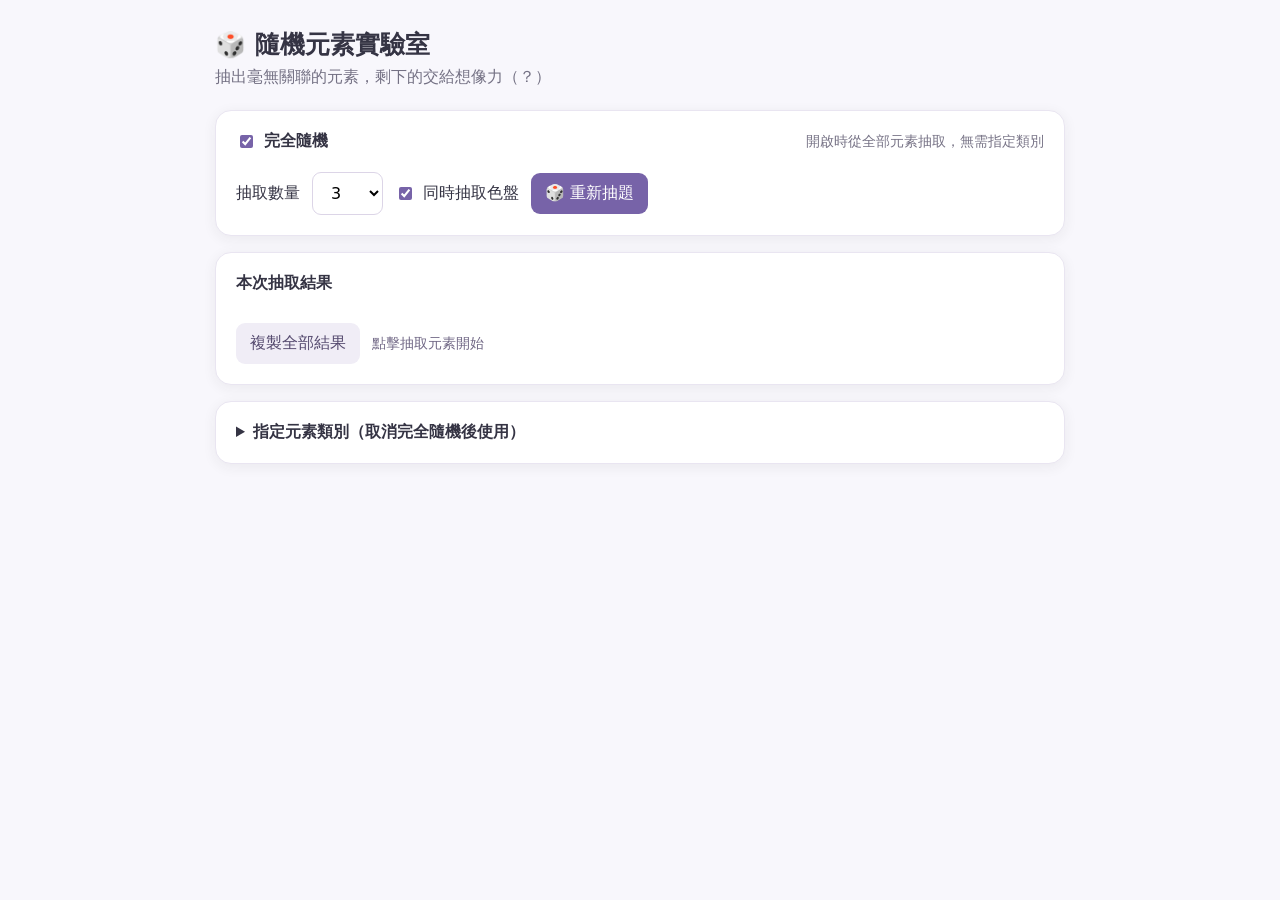
==== Elements/index.html @ 8f4cb4cd "Add initial HTML structure for random elements lab" ====
<!doctype html>
<html lang="zh-Hant">
<head>
<meta charset="utf-8">
<meta name="viewport" content="width=device-width,initial-scale=1">
<title>水母靈感研究所｜隨機元素</title>
<style>
:root{font-family:system-ui,-apple-system,"Noto Sans TC",sans-serif;color:#353444;background:#f8f7fc}*{box-sizing:border-box}body{margin:0;padding:28px 16px}.wrap{max-width:850px;margin:auto}h1{font-size:1.55rem;margin:0 0 6px}p{color:#747184;margin:0 0 22px}.panel{background:white;border:1px solid #e9e5f1;border-radius:16px;padding:20px;margin-bottom:16px;box-shadow:0 3px 14px #3331}.top{display:flex;gap:15px;align-items:center;flex-wrap:wrap;justify-content:space-between}.toggle{display:flex;gap:8px;align-items:center;cursor:pointer}.muted{color:#777386;font-size:.9rem}details.category-panel summary{cursor:pointer;font-weight:700;list-style-position:inside}details.category-panel[open] summary{margin-bottom:12px}.category-head{display:flex;align-items:center;justify-content:space-between;margin:18px 0 10px}.categories{display:grid;grid-template-columns:repeat(3,minmax(0,1fr));gap:9px}.category{border:1px solid #e6e1ed;border-radius:9px;padding:10px;display:flex;gap:8px;align-items:center;cursor:pointer}.category:has(input:disabled){opacity:.48}.controls{display:flex;gap:12px;align-items:center;flex-wrap:wrap;margin-top:20px}select,button{font:inherit;border-radius:9px;padding:10px 14px}select{border:1px solid #dcd5e7;background:white}button{border:0;background:#7763a8;color:white;cursor:pointer}button:hover{background:#64518f}button.secondary{background:#f0edf6;color:#54496e}button:disabled{opacity:.5;cursor:not-allowed}.results{display:grid;grid-template-columns:repeat(auto-fit,minmax(160px,1fr));gap:12px;margin-top:14px}.result{background:#f7f4fc;border:1px solid #e7e0f3;border-radius:12px;padding:15px;min-height:110px;display:flex;flex-direction:column;gap:8px}.result small{color:#817992}.result strong{font-size:1.2rem;overflow-wrap:anywhere}.actions{display:flex;align-items:center;gap:12px;flex-wrap:wrap;margin-top:15px}#status{color:#706785;font-size:.88rem}input{accent-color:#7763a8}@media(max-width:600px){body{padding:16px 12px}.panel{padding:16px}.categories{grid-template-columns:repeat(2,minmax(0,1fr))}.results{grid-template-columns:repeat(2,minmax(0,1fr))}.result{padding:12px}.result strong{font-size:1.05rem}}@media(max-width:350px){.categories,.results{grid-template-columns:1fr}}
.palette-section{margin-top:20px;padding-top:16px;border-top:1px solid #e9e5f1}.palette-colors{display:grid;grid-template-columns:repeat(5,minmax(0,1fr));gap:8px;margin:12px 0}.palette-color{min-width:0;text-align:center;font-size:.82rem}.palette-swatch{height:56px;border-radius:9px;border:1px solid #0001;margin-bottom:6px}.palette-color span{overflow-wrap:anywhere}.palette-section .muted{font-size:.8rem}@media(max-width:420px){.palette-colors{gap:4px}.palette-color{font-size:.65rem}.palette-swatch{height:44px}}
</style>
</head>
<body><main class="wrap">
<h1>🎲 隨機元素實驗室</h1><p>抽出毫無關聯的元素，剩下的交給想像力（？）</p>
<section class="panel">
<div class="top"><label class="toggle"><input id="allRandom" type="checkbox" checked> <strong>完全隨機</strong></label><span class="muted">開啟時從全部元素抽取，無需指定類別</span></div>
<div class="controls"><label for="count">抽取數量</label><select id="count"><option>1</option><option>2</option><option selected>3</option><option>4</option><option>5</option><option>6</option><option>7</option><option>8</option><option>9</option><option>10</option></select><label class="toggle"><input id="includePalette" type="checkbox" checked> 同時抽取色盤</label><button id="generate" type="button">🎲 重新抽題</button></div>
</section>
<section class="panel"><strong>本次抽取結果</strong><div class="results" id="results" aria-live="polite"></div><div id="paletteSection" class="palette-section" hidden><strong>本次配色</strong><div class="palette-colors" id="paletteColors"></div><div class="muted" id="paletteInfo"></div></div><div class="actions"><button class="secondary" id="copyAll" type="button">複製全部結果</button><span id="status" role="status">點擊抽取元素開始</span></div></section>
<section class="panel"><details class="category-panel" id="categoryPanel"><summary>指定元素類別（取消完全隨機後使用）</summary><div class="category-head"><span class="muted">選擇要加入抽取範圍的類別</span><div><button class="secondary" id="selectAll" type="button">全選</button> <button class="secondary" id="clearAll" type="button">清除</button></div></div><div class="categories" id="categories"></div></details></section>
</main>
<script src="./data.js"></script>
<script src="../Palette/palette.js"></script>
<script src="./app.js"></script>
</body></html>
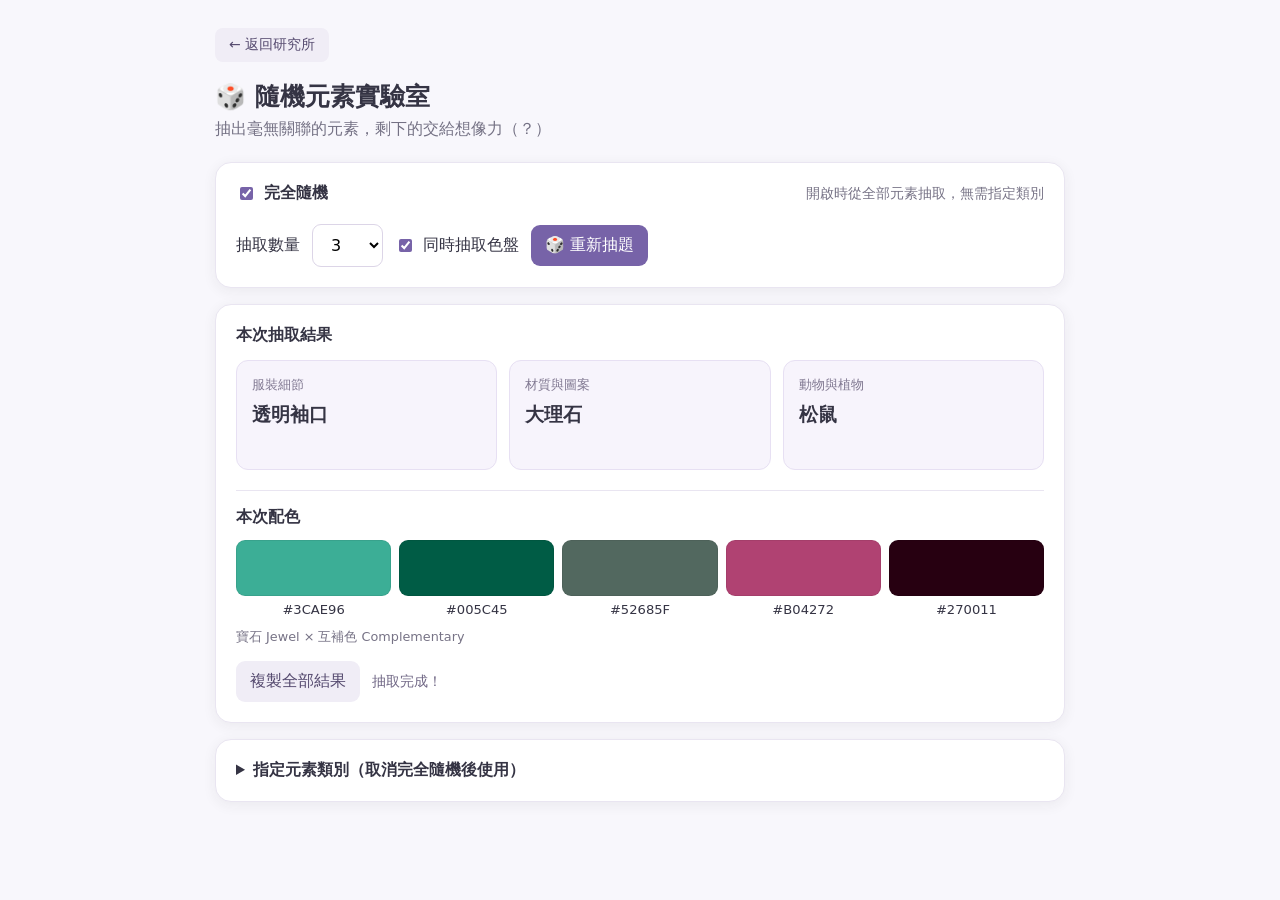
==== commit d3c25d16: "Enhance navigation and layout in index.html Added a back button for navigation and improved layout c" ====
--- a/Elements/index.html
+++ b/Elements/index.html
@@ -1,3 +1,4 @@
+
 <!doctype html>
 <html lang="zh-Hant">
 <head>
@@ -5,20 +6,120 @@
 <meta name="viewport" content="width=device-width,initial-scale=1">
 <title>水母靈感研究所｜隨機元素</title>
 <style>
-:root{font-family:system-ui,-apple-system,"Noto Sans TC",sans-serif;color:#353444;background:#f8f7fc}*{box-sizing:border-box}body{margin:0;padding:28px 16px}.wrap{max-width:850px;margin:auto}h1{font-size:1.55rem;margin:0 0 6px}p{color:#747184;margin:0 0 22px}.panel{background:white;border:1px solid #e9e5f1;border-radius:16px;padding:20px;margin-bottom:16px;box-shadow:0 3px 14px #3331}.top{display:flex;gap:15px;align-items:center;flex-wrap:wrap;justify-content:space-between}.toggle{display:flex;gap:8px;align-items:center;cursor:pointer}.muted{color:#777386;font-size:.9rem}details.category-panel summary{cursor:pointer;font-weight:700;list-style-position:inside}details.category-panel[open] summary{margin-bottom:12px}.category-head{display:flex;align-items:center;justify-content:space-between;margin:18px 0 10px}.categories{display:grid;grid-template-columns:repeat(3,minmax(0,1fr));gap:9px}.category{border:1px solid #e6e1ed;border-radius:9px;padding:10px;display:flex;gap:8px;align-items:center;cursor:pointer}.category:has(input:disabled){opacity:.48}.controls{display:flex;gap:12px;align-items:center;flex-wrap:wrap;margin-top:20px}select,button{font:inherit;border-radius:9px;padding:10px 14px}select{border:1px solid #dcd5e7;background:white}button{border:0;background:#7763a8;color:white;cursor:pointer}button:hover{background:#64518f}button.secondary{background:#f0edf6;color:#54496e}button:disabled{opacity:.5;cursor:not-allowed}.results{display:grid;grid-template-columns:repeat(auto-fit,minmax(160px,1fr));gap:12px;margin-top:14px}.result{background:#f7f4fc;border:1px solid #e7e0f3;border-radius:12px;padding:15px;min-height:110px;display:flex;flex-direction:column;gap:8px}.result small{color:#817992}.result strong{font-size:1.2rem;overflow-wrap:anywhere}.actions{display:flex;align-items:center;gap:12px;flex-wrap:wrap;margin-top:15px}#status{color:#706785;font-size:.88rem}input{accent-color:#7763a8}@media(max-width:600px){body{padding:16px 12px}.panel{padding:16px}.categories{grid-template-columns:repeat(2,minmax(0,1fr))}.results{grid-template-columns:repeat(2,minmax(0,1fr))}.result{padding:12px}.result strong{font-size:1.05rem}}@media(max-width:350px){.categories,.results{grid-template-columns:1fr}}
-.palette-section{margin-top:20px;padding-top:16px;border-top:1px solid #e9e5f1}.palette-colors{display:grid;grid-template-columns:repeat(5,minmax(0,1fr));gap:8px;margin:12px 0}.palette-color{min-width:0;text-align:center;font-size:.82rem}.palette-swatch{height:56px;border-radius:9px;border:1px solid #0001;margin-bottom:6px}.palette-color span{overflow-wrap:anywhere}.palette-section .muted{font-size:.8rem}@media(max-width:420px){.palette-colors{gap:4px}.palette-color{font-size:.65rem}.palette-swatch{height:44px}}
+:root{font-family:system-ui,-apple-system,"Noto Sans TC",sans-serif;color:#353444;background:#f8f7fc}
+*{box-sizing:border-box}
+body{margin:0;padding:28px 16px}
+.wrap{max-width:850px;margin:auto}
+h1{font-size:1.55rem;margin:0 0 6px}
+p{color:#747184;margin:0 0 22px}
+.panel{background:white;border:1px solid #e9e5f1;border-radius:16px;padding:20px;margin-bottom:16px;box-shadow:0 3px 14px #3331}
+.top{display:flex;gap:15px;align-items:center;flex-wrap:wrap;justify-content:space-between}
+.toggle{display:flex;gap:8px;align-items:center;cursor:pointer}
+.muted{color:#777386;font-size:.9rem}
+details.category-panel summary{cursor:pointer;font-weight:700;list-style-position:inside}
+details.category-panel[open] summary{margin-bottom:12px}
+.category-head{display:flex;align-items:center;justify-content:space-between;margin:18px 0 10px}
+.categories{display:grid;grid-template-columns:repeat(3,minmax(0,1fr));gap:9px}
+.category{border:1px solid #e6e1ed;border-radius:9px;padding:10px;display:flex;gap:8px;align-items:center;cursor:pointer}
+.category:has(input:disabled){opacity:.48}
+.controls{display:flex;gap:12px;align-items:center;flex-wrap:wrap;margin-top:20px}
+select,button{font:inherit;border-radius:9px;padding:10px 14px}
+select{border:1px solid #dcd5e7;background:white}
+button{border:0;background:#7763a8;color:white;cursor:pointer}
+button:hover{background:#64518f}
+button.secondary{background:#f0edf6;color:#54496e}
+button:disabled{opacity:.5;cursor:not-allowed}
+.results{display:grid;grid-template-columns:repeat(auto-fit,minmax(160px,1fr));gap:12px;margin-top:14px}
+.result{background:#f7f4fc;border:1px solid #e7e0f3;border-radius:12px;padding:15px;min-height:110px;display:flex;flex-direction:column;gap:8px}
+.result small{color:#817992}
+.result strong{font-size:1.2rem;overflow-wrap:anywhere}
+.actions{display:flex;align-items:center;gap:12px;flex-wrap:wrap;margin-top:15px}
+#status{color:#706785;font-size:.88rem}
+input{accent-color:#7763a8}
+.palette-section{margin-top:20px;padding-top:16px;border-top:1px solid #e9e5f1}
+.palette-colors{display:grid;grid-template-columns:repeat(5,minmax(0,1fr));gap:8px;margin:12px 0}
+.palette-color{min-width:0;text-align:center;font-size:.82rem}
+.palette-swatch{height:56px;border-radius:9px;border:1px solid #0001;margin-bottom:6px}
+.palette-color span{overflow-wrap:anywhere}
+.palette-section .muted{font-size:.8rem}
+.back-btn{display:inline-block;margin-bottom:18px;padding:8px 14px;background:#f0edf6;color:#54496e;border-radius:8px;text-decoration:none;font-size:14px}
+.back-btn:hover{background:#e5d9f5}
+.back-btn:focus-visible{outline:3px solid #7763a8;outline-offset:3px}
+@media(max-width:600px){
+body{padding:16px 12px}
+.panel{padding:16px}
+.categories{grid-template-columns:repeat(2,minmax(0,1fr))}
+.results{grid-template-columns:repeat(2,minmax(0,1fr))}
+.result{padding:12px}
+.result strong{font-size:1.05rem}
+}
+@media(max-width:420px){
+.palette-colors{gap:4px}
+.palette-color{font-size:.65rem}
+.palette-swatch{height:44px}
+}
+@media(max-width:350px){
+.categories,.results{grid-template-columns:1fr}
+}
 </style>
 </head>
-<body><main class="wrap">
-<h1>🎲 隨機元素實驗室</h1><p>抽出毫無關聯的元素，剩下的交給想像力（？）</p>
+<body>
+<main class="wrap">
+<a class="back-btn" href="../index.html">← 返回研究所</a>
+<h1>🎲 隨機元素實驗室</h1>
+<p>抽出毫無關聯的元素，剩下的交給想像力（？）</p>
 <section class="panel">
-<div class="top"><label class="toggle"><input id="allRandom" type="checkbox" checked> <strong>完全隨機</strong></label><span class="muted">開啟時從全部元素抽取，無需指定類別</span></div>
-<div class="controls"><label for="count">抽取數量</label><select id="count"><option>1</option><option>2</option><option selected>3</option><option>4</option><option>5</option><option>6</option><option>7</option><option>8</option><option>9</option><option>10</option></select><label class="toggle"><input id="includePalette" type="checkbox" checked> 同時抽取色盤</label><button id="generate" type="button">🎲 重新抽題</button></div>
+<div class="top">
+<label class="toggle"><input id="allRandom" type="checkbox" checked> <strong>完全隨機</strong></label>
+<span class="muted">開啟時從全部元素抽取，無需指定類別</span>
+</div>
+<div class="controls">
+<label for="count">抽取數量</label>
+<select id="count">
+<option>1</option>
+<option>2</option>
+<option selected>3</option>
+<option>4</option>
+<option>5</option>
+<option>6</option>
+<option>7</option>
+<option>8</option>
+<option>9</option>
+<option>10</option>
+</select>
+<label class="toggle"><input id="includePalette" type="checkbox" checked> 同時抽取色盤</label>
+<button id="generate" type="button">🎲 重新抽題</button>
+</div>
 </section>
-<section class="panel"><strong>本次抽取結果</strong><div class="results" id="results" aria-live="polite"></div><div id="paletteSection" class="palette-section" hidden><strong>本次配色</strong><div class="palette-colors" id="paletteColors"></div><div class="muted" id="paletteInfo"></div></div><div class="actions"><button class="secondary" id="copyAll" type="button">複製全部結果</button><span id="status" role="status">點擊抽取元素開始</span></div></section>
-<section class="panel"><details class="category-panel" id="categoryPanel"><summary>指定元素類別（取消完全隨機後使用）</summary><div class="category-head"><span class="muted">選擇要加入抽取範圍的類別</span><div><button class="secondary" id="selectAll" type="button">全選</button> <button class="secondary" id="clearAll" type="button">清除</button></div></div><div class="categories" id="categories"></div></details></section>
+<section class="panel">
+<strong>本次抽取結果</strong>
+<div class="results" id="results" aria-live="polite"></div>
+<div id="paletteSection" class="palette-section" hidden>
+<strong>本次配色</strong>
+<div class="palette-colors" id="paletteColors"></div>
+<div class="muted" id="paletteInfo"></div>
+</div>
+<div class="actions">
+<button class="secondary" id="copyAll" type="button">複製全部結果</button>
+<span id="status" role="status">點擊抽取元素開始</span>
+</div>
+</section>
+<section class="panel">
+<details class="category-panel" id="categoryPanel">
+<summary>指定元素類別（取消完全隨機後使用）</summary>
+<div class="category-head">
+<span class="muted">選擇要加入抽取範圍的類別</span>
+<div>
+<button class="secondary" id="selectAll" type="button">全選</button>
+<button class="secondary" id="clearAll" type="button">清除</button>
+</div>
+</div>
+<div class="categories" id="categories"></div>
+</details>
+</section>
 </main>
 <script src="./data.js"></script>
 <script src="../Palette/palette.js"></script>
 <script src="./app.js"></script>
-</body></html>
+</body>
+</html>
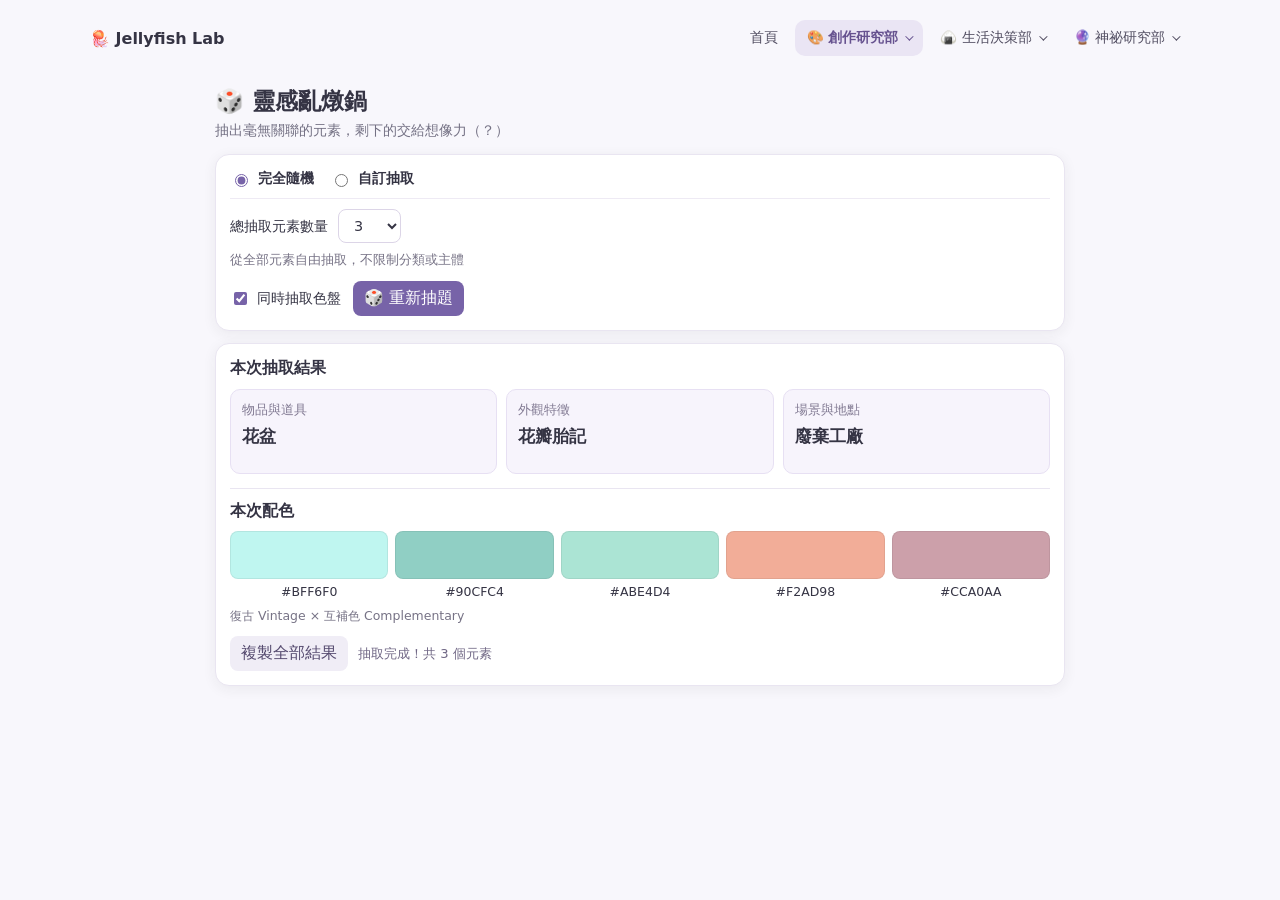
==== commit 197b62df: "色盤+靈感功能完成並上傳" ====
--- a/Elements/index.html
+++ b/Elements/index.html
@@ -1,125 +1,118 @@
-
 <!doctype html>
 <html lang="zh-Hant">
+
 <head>
-<meta charset="utf-8">
-<meta name="viewport" content="width=device-width,initial-scale=1">
-<title>水母靈感研究所｜隨機元素</title>
-<style>
-:root{font-family:system-ui,-apple-system,"Noto Sans TC",sans-serif;color:#353444;background:#f8f7fc}
-*{box-sizing:border-box}
-body{margin:0;padding:28px 16px}
-.wrap{max-width:850px;margin:auto}
-h1{font-size:1.55rem;margin:0 0 6px}
-p{color:#747184;margin:0 0 22px}
-.panel{background:white;border:1px solid #e9e5f1;border-radius:16px;padding:20px;margin-bottom:16px;box-shadow:0 3px 14px #3331}
-.top{display:flex;gap:15px;align-items:center;flex-wrap:wrap;justify-content:space-between}
-.toggle{display:flex;gap:8px;align-items:center;cursor:pointer}
-.muted{color:#777386;font-size:.9rem}
-details.category-panel summary{cursor:pointer;font-weight:700;list-style-position:inside}
-details.category-panel[open] summary{margin-bottom:12px}
-.category-head{display:flex;align-items:center;justify-content:space-between;margin:18px 0 10px}
-.categories{display:grid;grid-template-columns:repeat(3,minmax(0,1fr));gap:9px}
-.category{border:1px solid #e6e1ed;border-radius:9px;padding:10px;display:flex;gap:8px;align-items:center;cursor:pointer}
-.category:has(input:disabled){opacity:.48}
-.controls{display:flex;gap:12px;align-items:center;flex-wrap:wrap;margin-top:20px}
-select,button{font:inherit;border-radius:9px;padding:10px 14px}
-select{border:1px solid #dcd5e7;background:white}
-button{border:0;background:#7763a8;color:white;cursor:pointer}
-button:hover{background:#64518f}
-button.secondary{background:#f0edf6;color:#54496e}
-button:disabled{opacity:.5;cursor:not-allowed}
-.results{display:grid;grid-template-columns:repeat(auto-fit,minmax(160px,1fr));gap:12px;margin-top:14px}
-.result{background:#f7f4fc;border:1px solid #e7e0f3;border-radius:12px;padding:15px;min-height:110px;display:flex;flex-direction:column;gap:8px}
-.result small{color:#817992}
-.result strong{font-size:1.2rem;overflow-wrap:anywhere}
-.actions{display:flex;align-items:center;gap:12px;flex-wrap:wrap;margin-top:15px}
-#status{color:#706785;font-size:.88rem}
-input{accent-color:#7763a8}
-.palette-section{margin-top:20px;padding-top:16px;border-top:1px solid #e9e5f1}
-.palette-colors{display:grid;grid-template-columns:repeat(5,minmax(0,1fr));gap:8px;margin:12px 0}
-.palette-color{min-width:0;text-align:center;font-size:.82rem}
-.palette-swatch{height:56px;border-radius:9px;border:1px solid #0001;margin-bottom:6px}
-.palette-color span{overflow-wrap:anywhere}
-.palette-section .muted{font-size:.8rem}
-.back-btn{display:inline-block;margin-bottom:18px;padding:8px 14px;background:#f0edf6;color:#54496e;border-radius:8px;text-decoration:none;font-size:14px}
-.back-btn:hover{background:#e5d9f5}
-.back-btn:focus-visible{outline:3px solid #7763a8;outline-offset:3px}
-@media(max-width:600px){
-body{padding:16px 12px}
-.panel{padding:16px}
-.categories{grid-template-columns:repeat(2,minmax(0,1fr))}
-.results{grid-template-columns:repeat(2,minmax(0,1fr))}
-.result{padding:12px}
-.result strong{font-size:1.05rem}
-}
-@media(max-width:420px){
-.palette-colors{gap:4px}
-.palette-color{font-size:.65rem}
-.palette-swatch{height:44px}
-}
-@media(max-width:350px){
-.categories,.results{grid-template-columns:1fr}
-}
-</style>
+    <meta charset="utf-8">
+    <meta name="viewport" content="width=device-width, initial-scale=1">
+    <title>靈感亂燉鍋｜Jellyfish Lab</title>
+    <link rel="stylesheet" href="../CSS/common.css">
+    <link rel="stylesheet" href="../CSS/elements.css">
 </head>
-<body>
-<main class="wrap">
-<a class="back-btn" href="../index.html">← 返回研究所</a>
-<h1>🎲 隨機元素實驗室</h1>
-<p>抽出毫無關聯的元素，剩下的交給想像力（？）</p>
-<section class="panel">
-<div class="top">
-<label class="toggle"><input id="allRandom" type="checkbox" checked> <strong>完全隨機</strong></label>
-<span class="muted">開啟時從全部元素抽取，無需指定類別</span>
-</div>
-<div class="controls">
-<label for="count">抽取數量</label>
-<select id="count">
-<option>1</option>
-<option>2</option>
-<option selected>3</option>
-<option>4</option>
-<option>5</option>
-<option>6</option>
-<option>7</option>
-<option>8</option>
-<option>9</option>
-<option>10</option>
-</select>
-<label class="toggle"><input id="includePalette" type="checkbox" checked> 同時抽取色盤</label>
-<button id="generate" type="button">🎲 重新抽題</button>
-</div>
-</section>
-<section class="panel">
-<strong>本次抽取結果</strong>
-<div class="results" id="results" aria-live="polite"></div>
-<div id="paletteSection" class="palette-section" hidden>
-<strong>本次配色</strong>
-<div class="palette-colors" id="paletteColors"></div>
-<div class="muted" id="paletteInfo"></div>
-</div>
-<div class="actions">
-<button class="secondary" id="copyAll" type="button">複製全部結果</button>
-<span id="status" role="status">點擊抽取元素開始</span>
-</div>
-</section>
-<section class="panel">
-<details class="category-panel" id="categoryPanel">
-<summary>指定元素類別（取消完全隨機後使用）</summary>
-<div class="category-head">
-<span class="muted">選擇要加入抽取範圍的類別</span>
-<div>
-<button class="secondary" id="selectAll" type="button">全選</button>
-<button class="secondary" id="clearAll" type="button">清除</button>
-</div>
-</div>
-<div class="categories" id="categories"></div>
-</details>
-</section>
-</main>
-<script src="./data.js"></script>
-<script src="../Palette/palette.js"></script>
-<script src="./app.js"></script>
+
+<body data-page="elements">
+    <main class="wrap">
+        <h1>🎲 靈感亂燉鍋</h1>
+        <p class="subtitle">抽出毫無關聯的元素，剩下的交給想像力（？）</p>
+
+        <section class="panel">
+            <div class="mode-options">
+                <label class="mode-option">
+                    <input type="radio" name="mode" value="random" checked>
+                    <strong>完全隨機</strong>
+                </label>
+
+                <label class="mode-option">
+                    <input type="radio" name="mode" value="custom">
+                    <strong>自訂抽取</strong>
+                </label>
+            </div>
+
+            <!-- 完全隨機設定 -->
+            <div class="mode-content" id="randomSettings">
+                <div class="controls">
+                    <label for="randomCount">總抽取元素數量</label>
+
+                    <select id="randomCount">
+                        <option value="1">1</option>
+                        <option value="2">2</option>
+                        <option value="3" selected>3</option>
+                        <option value="4">4</option>
+                        <option value="5">5</option>
+                        <option value="6">6</option>
+                        <option value="7">7</option>
+                        <option value="8">8</option>
+                        <option value="9">9</option>
+                        <option value="10">10</option>
+                    </select>
+                </div>
+
+                <p class="hint">
+                    從全部元素自由抽取，不限制分類或主體
+                </p>
+            </div>
+
+            <!-- 自訂抽取設定 -->
+            <div class="mode-content" id="customSettings" hidden>
+                <div class="category-head">
+                    <span class="hint">設定各分類要抽取的元素數量</span>
+                    <button class="secondary" id="clearAll" type="button">
+                        全部清除
+                    </button>
+                </div>
+
+                <div class="categories" id="categories"></div>
+
+                <div class="total">
+                    <span>總抽取數量</span>
+                    <strong id="customTotal">0 個</strong>
+                </div>
+            </div>
+
+            <div class="generate-controls">
+                <label class="mode-option">
+                    <input id="includePalette" type="checkbox" checked>
+                    同時抽取色盤
+                </label>
+
+                <button class="primary" id="generate" type="button">
+                    🎲 重新抽題
+                </button>
+            </div>
+        </section>
+
+        <!-- 抽取結果 -->
+        <section class="panel">
+            <strong>本次抽取結果</strong>
+
+            <div class="results" id="results" aria-live="polite"></div>
+
+            <!-- 色盤結果 -->
+            <div id="paletteSection" class="palette-section" hidden>
+                <strong>本次配色</strong>
+
+                <div class="palette-colors" id="paletteColors"></div>
+
+                <div class="hint" id="paletteInfo"></div>
+            </div>
+
+            <div class="actions">
+                <button class="secondary" id="copyAll" type="button" disabled>
+                    複製全部結果
+                </button>
+
+                <span id="status" role="status" aria-live="polite">
+                    點擊抽取元素開始
+                </span>
+            </div>
+        </section>
+
+    </main>
+
+    <script src="../Shared/outfit-data.js"></script>
+    <script src="./data.js"></script>
+    <script src="../Shared/palette-engine.js"></script>
+    <script src="./app.js"></script>
+    <script src="../Shared/layout.js"></script>
 </body>
-</html>
+
+</html>
--- a/CSS/common.css
+++ b/CSS/common.css
@@ -0,0 +1,232 @@
+/* 全站共用設定 */
+:root {
+    --page-bg: #f8f7fc;
+    --text-color: #353444;
+    --muted-color: #817992;
+    --nav-hover: #eeeaf5;
+    --nav-active: #eae5f4;
+    --nav-accent: #66528f;
+
+    font-family: system-ui, -apple-system, "Noto Sans TC", "Microsoft JhengHei", sans-serif;
+    color: var(--text-color);
+    background: var(--page-bg);
+}
+
+*,
+*::before,
+*::after {
+    box-sizing: border-box;
+}
+
+html {
+    min-height: 100%;
+    background: var(--page-bg);
+}
+
+body {
+    min-height: 100vh;
+    margin: 0;
+    padding: 0;
+    background: var(--page-bg);
+    color: var(--text-color);
+    font-family: inherit;
+}
+
+/* 全站導覽列：所有頁面共用相同尺寸與字型 */
+.site-header {
+    width: min(100% - 40px, 1100px);
+    margin: 0 auto 22px;
+    padding-top: 12px;
+    font: inherit;
+    color: inherit;
+}
+
+.site-nav {
+    display: flex;
+    align-items: center;
+    justify-content: space-between;
+    gap: 16px;
+    min-height: 48px;
+    flex-wrap: wrap;
+    padding: 8px 0;
+    font: inherit;
+}
+
+.site-brand {
+    color: inherit;
+    text-decoration: none;
+    font: inherit;
+    font-weight: 700;
+    font-size: 1rem;
+    white-space: nowrap;
+}
+
+.site-links {
+    display: flex;
+    align-items: center;
+    gap: 5px;
+    flex-wrap: wrap;
+    font: inherit;
+}
+
+.site-links > a,
+.nav-group > summary {
+    display: flex;
+    align-items: center;
+    gap: 7px;
+    padding: 9px 12px;
+    border: 0;
+    border-radius: 10px;
+    color: #514d61;
+    background: transparent;
+    text-decoration: none;
+    font: inherit;
+    font-size: .85rem;
+    cursor: pointer;
+    list-style: none;
+    white-space: nowrap;
+    transition: background .15s ease, color .15s ease;
+}
+
+.nav-group > summary::-webkit-details-marker {
+    display: none;
+}
+
+.nav-group > summary::after {
+    content: "";
+    width: 6px;
+    height: 6px;
+    flex: 0 0 6px;
+    border-right: 1.5px solid currentColor;
+    border-bottom: 1.5px solid currentColor;
+    transform: rotate(45deg) translateY(-2px);
+    transition: transform .2s ease;
+}
+
+.nav-group[open] > summary::after {
+    transform: rotate(225deg) translate(-1px, -1px);
+}
+
+.site-links > a:hover,
+.nav-group > summary:hover {
+    background: var(--nav-hover);
+}
+
+.site-links > a[aria-current="page"],
+.nav-group.active > summary {
+    background: var(--nav-active);
+    color: var(--nav-accent);
+    font-weight: 650;
+}
+
+.nav-group {
+    position: relative;
+    font: inherit;
+}
+
+.nav-menu {
+    position: absolute;
+    top: calc(100% + 8px);
+    left: 0;
+    z-index: 100;
+    display: flex;
+    min-width: 190px;
+    flex-direction: column;
+    gap: 3px;
+    padding: 7px;
+    border: 1px solid #e9e5f1;
+    border-radius: 12px;
+    background: #fff;
+    box-shadow: 0 8px 24px #35344418;
+    animation: menu-in .15s ease;
+}
+
+.nav-menu a {
+    display: block;
+    padding: 10px 12px;
+    border-radius: 8px;
+    color: #514d61;
+    text-decoration: none;
+    font: inherit;
+    font-size: .87rem;
+    white-space: nowrap;
+    transition: background .15s ease;
+}
+
+.nav-menu a:hover,
+.nav-menu a[aria-current="page"] {
+    background: #eee9f7;
+    color: var(--nav-accent);
+}
+
+.nav-menu a[aria-current="page"] {
+    font-weight: 650;
+}
+
+@keyframes menu-in {
+    from {
+        opacity: 0;
+        transform: translateY(-5px);
+    }
+    to {
+        opacity: 1;
+        transform: translateY(0);
+    }
+}
+
+/* 返回首頁按鈕（舊頁面若仍有使用可保留） */
+.back-btn {
+    display: inline-block;
+    margin-bottom: 18px;
+    padding: 8px 14px;
+    border-radius: 8px;
+    background: var(--back-bg, #f0edf6);
+    color: var(--back-color, #54496e);
+    text-decoration: none;
+    font-size: 14px;
+    transition: background .15s ease;
+}
+
+.back-btn:hover {
+    background: var(--back-hover, #e5d9f5);
+}
+
+/* 鍵盤操作焦點 */
+.back-btn:focus-visible,
+button:focus-visible,
+input:focus-visible,
+select:focus-visible,
+a:focus-visible,
+.nav-group > summary:focus-visible {
+    outline: 3px solid var(--focus-color, #a998d0);
+    outline-offset: 2px;
+}
+
+@media (max-width: 700px) {
+    .site-header {
+        width: min(100% - 28px, 1100px);
+        margin-bottom: 18px;
+    }
+
+    .site-nav {
+        align-items: flex-start;
+        flex-direction: column;
+        gap: 8px;
+    }
+
+    .site-links {
+        width: 100%;
+        gap: 4px;
+    }
+
+    .nav-group {
+        position: static;
+    }
+
+    .nav-menu {
+        position: static;
+        min-width: 0;
+        margin-top: 4px;
+        box-shadow: none;
+    }
+}
--- a/CSS/elements.css
+++ b/CSS/elements.css
@@ -0,0 +1,321 @@
+/* 隨機元素頁面 */
+.wrap {
+    width: min(100% - 32px, 850px);
+    margin: 20px auto 0;
+}
+
+.wrap h1 {
+    margin: 0 0 4px;
+    font-size: 1.45rem;
+}
+
+.subtitle {
+    margin: 0 0 14px;
+    color: #747184;
+    font-size: .9rem;
+}
+
+.panel {
+    margin-bottom: 12px;
+    padding: 14px;
+    border: 1px solid #e9e5f1;
+    border-radius: 14px;
+    background: #fff;
+    box-shadow: 0 3px 14px #3331;
+}
+
+/* 抽取模式 */
+.mode-options {
+    display: flex;
+    flex-wrap: wrap;
+    gap: 16px;
+}
+
+.mode-option {
+    display: flex;
+    align-items: center;
+    gap: 7px;
+    font-size: .9rem;
+    cursor: pointer;
+}
+
+.mode-option input,
+.category input {
+    accent-color: #7763a8;
+}
+
+.mode-content {
+    margin-top: 10px;
+    padding-top: 10px;
+    border-top: 1px solid #eeeaf4;
+}
+
+.controls {
+    display: flex;
+    align-items: center;
+    flex-wrap: wrap;
+    gap: 10px;
+    font-size: .9rem;
+}
+
+.wrap select,
+.wrap button {
+    padding: 7px 11px;
+    border-radius: 8px;
+    font: inherit;
+}
+
+.wrap select {
+    border: 1px solid #dcd5e7;
+    background: #fff;
+    color: #353444;
+}
+
+.wrap button {
+    border: 0;
+    background: #7763a8;
+    color: #fff;
+    cursor: pointer;
+    transition: background .15s;
+}
+
+.wrap button:hover {
+    background: #64518f;
+}
+
+.wrap button.secondary {
+    background: #f0edf6;
+    color: #54496e;
+}
+
+.wrap button.secondary:hover {
+    background: #e5d9f5;
+}
+
+.wrap button:disabled {
+    opacity: .5;
+    cursor: not-allowed;
+}
+
+.hint {
+    color: #777386;
+    font-size: .82rem;
+}
+
+#randomSettings .hint {
+    margin: 8px 0 0;
+}
+
+/* 分類數量設定 */
+.category-head {
+    display: flex;
+    align-items: center;
+    justify-content: space-between;
+    flex-wrap: wrap;
+    gap: 8px;
+    margin-bottom: 9px;
+}
+
+.categories {
+    display: grid;
+    grid-template-columns: repeat(3, minmax(0, 1fr));
+    gap: 7px;
+}
+
+.category {
+    display: flex;
+    min-width: 0;
+    align-items: center;
+    justify-content: space-between;
+    gap: 6px;
+    padding: 6px 9px;
+    border: 1px solid #e6e1ed;
+    border-radius: 8px;
+}
+
+.category-name {
+    min-width: 0;
+    font-size: .85rem;
+    overflow-wrap: anywhere;
+}
+
+.category input {
+    width: 48px;
+    height: 32px;
+    min-width: 0;
+    padding: 3px;
+    border: 1px solid #dcd5e7;
+    border-radius: 8px;
+    color: #353444;
+    font: inherit;
+    font-size: .85rem;
+    text-align: center;
+}
+
+/* 總抽取數量 */
+.total {
+    display: flex;
+    align-items: center;
+    justify-content: space-between;
+    margin-top: 10px;
+    padding-top: 9px;
+    border-top: 1px solid #eeeaf4;
+    font-size: .9rem;
+}
+
+.total strong {
+    color: #7763a8;
+    font-size: 1rem;
+}
+
+/* 抽取按鈕 */
+.generate-controls {
+    display: flex;
+    align-items: center;
+    flex-wrap: wrap;
+    gap: 12px;
+    margin-top: 12px;
+}
+
+/* 抽取結果 */
+.results {
+    display: grid;
+    grid-template-columns: repeat(auto-fit, minmax(140px, 1fr));
+    gap: 9px;
+    margin-top: 10px;
+}
+
+.result {
+    display: flex;
+    min-height: 85px;
+    flex-direction: column;
+    gap: 6px;
+    padding: 11px;
+    border: 1px solid #e7e0f3;
+    border-radius: 10px;
+    background: #f7f4fc;
+}
+
+.result small {
+    color: #817992;
+}
+
+.result strong {
+    font-size: 1.05rem;
+    overflow-wrap: anywhere;
+}
+
+.actions {
+    display: flex;
+    align-items: center;
+    flex-wrap: wrap;
+    gap: 10px;
+    margin-top: 11px;
+}
+
+#status {
+    color: #706785;
+    font-size: .82rem;
+}
+
+/* 色盤結果 */
+.palette-section {
+    margin-top: 14px;
+    padding-top: 12px;
+    border-top: 1px solid #e9e5f1;
+}
+
+.palette-colors {
+    display: grid;
+    grid-template-columns: repeat(5, minmax(0, 1fr));
+    gap: 7px;
+    margin: 9px 0;
+}
+
+.palette-color {
+    min-width: 0;
+    font-size: .78rem;
+    text-align: center;
+}
+
+.palette-swatch {
+    height: 48px;
+    margin-bottom: 5px;
+    border: 1px solid #0001;
+    border-radius: 8px;
+}
+
+.palette-color span {
+    overflow-wrap: anywhere;
+}
+
+.palette-section .hint {
+    font-size: .78rem;
+}
+
+/* 平板及較窄畫面 */
+@media (max-width: 700px) {
+    .categories {
+        grid-template-columns: repeat(2, minmax(0, 1fr));
+    }
+
+    .panel {
+        padding: 13px;
+    }
+}
+
+/* 手機版 */
+@media (max-width: 420px) {
+    .wrap {
+        width: calc(100% - 24px);
+        margin-top: 14px;
+    }
+
+    .wrap h1 {
+        font-size: 1.3rem;
+    }
+
+    .subtitle {
+        font-size: .82rem;
+    }
+
+    .category {
+        gap: 4px;
+        padding: 6px;
+    }
+
+    .category-name {
+        font-size: .78rem;
+    }
+
+    .category input {
+        width: 42px;
+        height: 30px;
+        font-size: .8rem;
+    }
+
+    .results {
+        grid-template-columns: repeat(2, minmax(0, 1fr));
+    }
+
+    .palette-colors {
+        gap: 4px;
+    }
+
+    .palette-color {
+        font-size: .65rem;
+    }
+
+    .palette-swatch {
+        height: 42px;
+    }
+}
+
+/* 極窄螢幕 */
+@media (max-width: 350px) {
+
+    .categories,
+    .results {
+        grid-template-columns: 1fr;
+    }
+}
